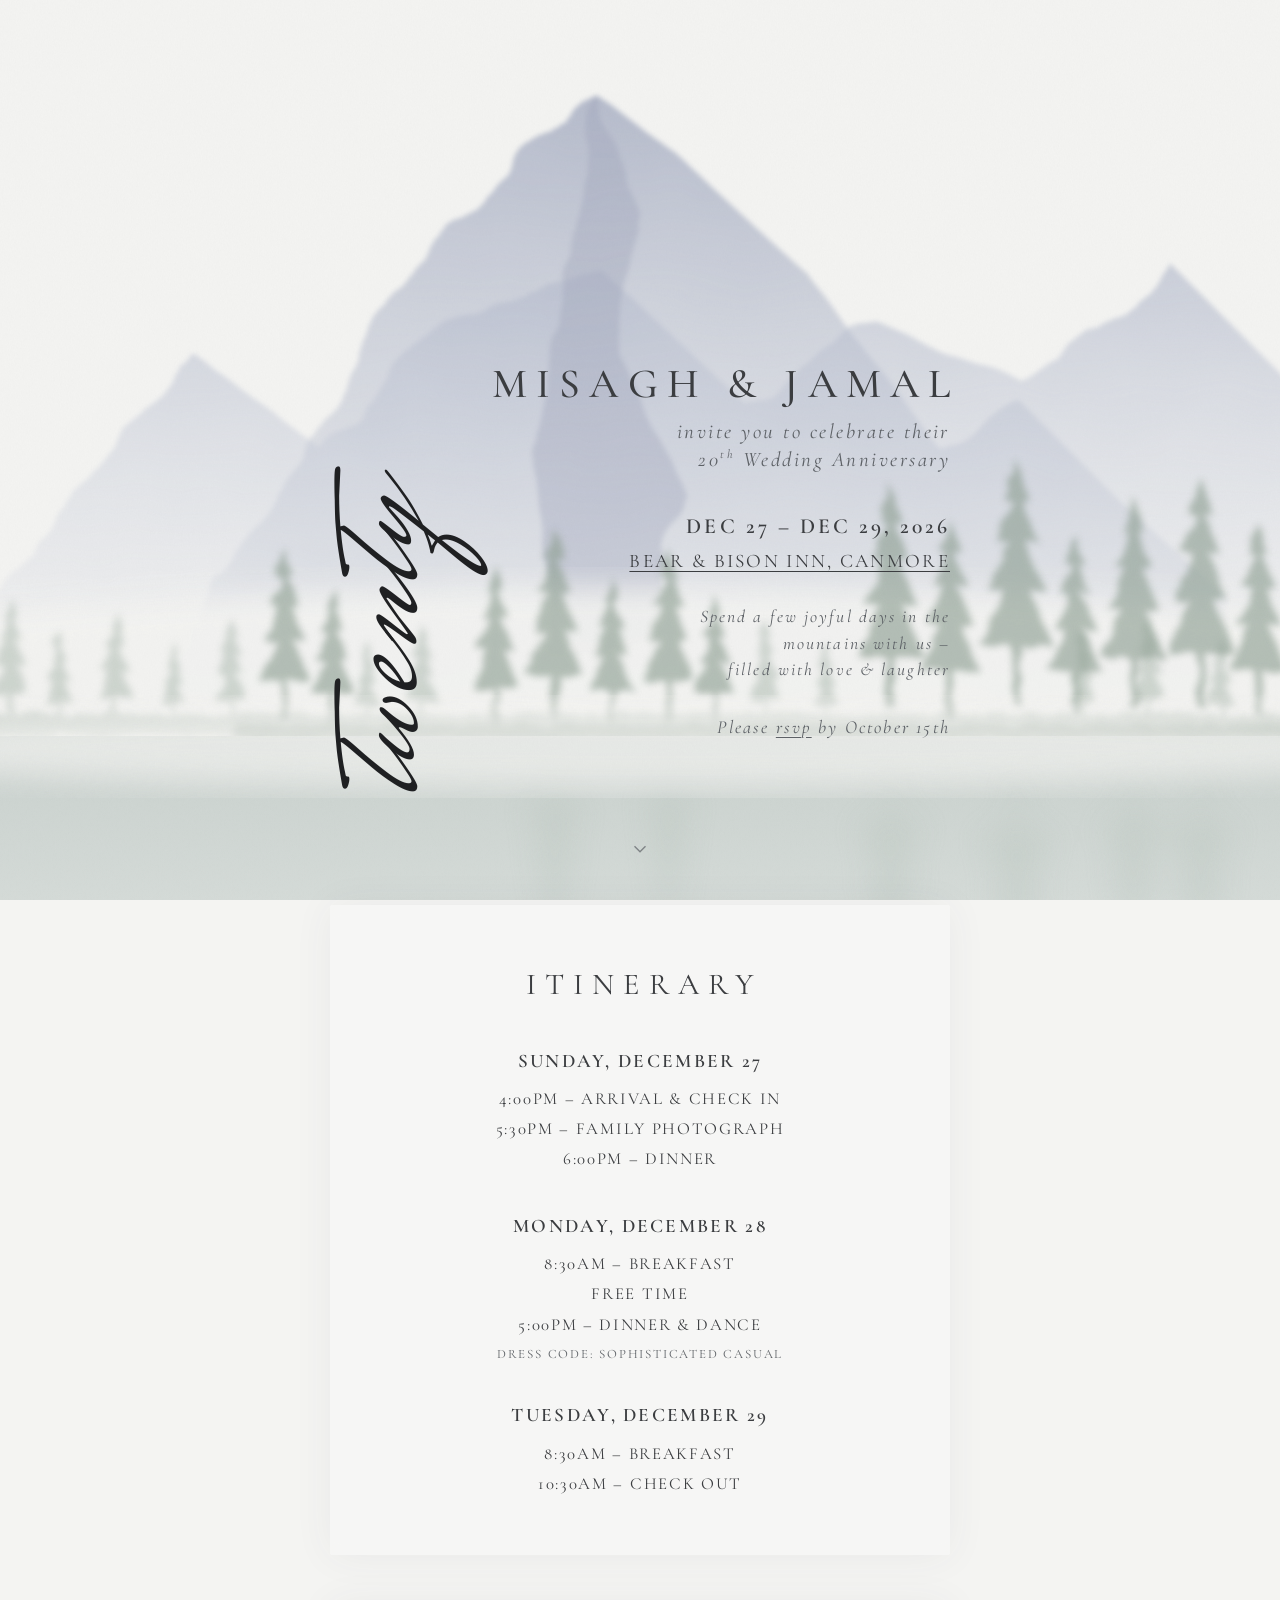
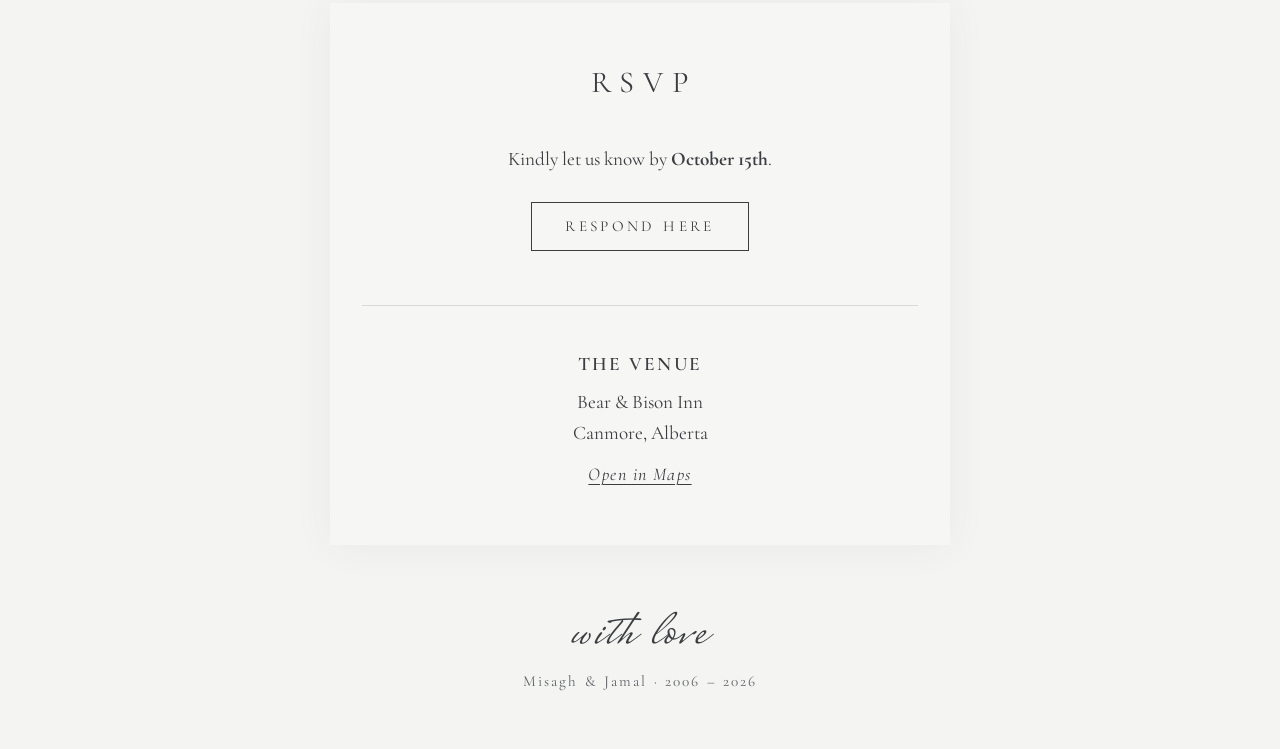
==== index.html @ ae186d68 "Initial anniversary site for JamalAndMisagh.com Co-Authored-By: Claude Opus 5.5 <noreply@anthropic.c" ====
<!doctype html>
<html lang="en">
<head>
  <meta charset="utf-8">
  <meta name="viewport" content="width=device-width, initial-scale=1">
  <title>Misagh &amp; Jamal · Twenty Years</title>
  <meta name="description" content="Misagh &amp; Jamal invite you to celebrate their 20th Wedding Anniversary, December 27–29, 2026 at the Bear &amp; Bison Inn, Canmore.">
  <meta property="og:title" content="Misagh &amp; Jamal · Twenty Years">
  <meta property="og:description" content="Join us for a few joyful days in the mountains. Dec 27–29, 2026 · Bear &amp; Bison Inn, Canmore.">
  <meta property="og:url" content="https://jamalandmisagh.com/">
  <meta name="theme-color" content="#eef0f3">
  <link rel="icon" href="favicon.svg" type="image/svg+xml">
  <link rel="preconnect" href="https://fonts.googleapis.com">
  <link rel="preconnect" href="https://fonts.gstatic.com" crossorigin>
  <link href="https://fonts.googleapis.com/css2?family=Cormorant+Garamond:ital,wght@0,400;0,500;0,600;1,400&family=Mrs+Saint+Delafield&display=swap" rel="stylesheet">
  <link rel="stylesheet" href="style.css">
</head>
<body>

  <!-- Watercolor landscape, fixed behind everything -->
  <svg class="scene" viewBox="0 0 1200 1400" preserveAspectRatio="xMidYMin slice" aria-hidden="true">
    <defs>
      <filter id="wash" x="-10%" y="-10%" width="120%" height="120%">
        <feTurbulence type="fractalNoise" baseFrequency="0.012" numOctaves="3" seed="4" result="n"/>
        <feDisplacementMap in="SourceGraphic" in2="n" scale="28" result="d"/>
        <feGaussianBlur in="d" stdDeviation="2.5"/>
      </filter>
      <filter id="trees" x="-10%" y="-10%" width="120%" height="120%">
        <feTurbulence type="fractalNoise" baseFrequency="0.05" numOctaves="2" seed="9" result="n"/>
        <feDisplacementMap in="SourceGraphic" in2="n" scale="10" result="d"/>
        <feGaussianBlur in="d" stdDeviation="3.5"/>
      </filter>
      <filter id="soft"><feGaussianBlur stdDeviation="14"/></filter>
      <filter id="paper">
        <feTurbulence type="fractalNoise" baseFrequency="0.9" numOctaves="2" seed="2"/>
        <feColorMatrix values="0 0 0 0 0.5  0 0 0 0 0.5  0 0 0 0 0.5  0 0 0 0.06 0"/>
      </filter>
      <linearGradient id="peakA" x1="0" y1="0" x2="0" y2="1">
        <stop offset="0" stop-color="#a9b0c4"/>
        <stop offset="1" stop-color="#d9dde6" stop-opacity=".2"/>
      </linearGradient>
      <linearGradient id="peakB" x1="0" y1="0" x2="0" y2="1">
        <stop offset="0" stop-color="#bcc2d2"/>
        <stop offset="1" stop-color="#e3e6ec" stop-opacity=".1"/>
      </linearGradient>
      <linearGradient id="lake" x1="0" y1="0" x2="0" y2="1">
        <stop offset="0" stop-color="#c9d1cd"/>
        <stop offset=".5" stop-color="#e4e8e6"/>
        <stop offset="1" stop-color="#f3f4f4"/>
      </linearGradient>
      <symbol id="pine" viewBox="0 0 20 60">
        <path d="M10 0 L13 10 L11 10 L15 20 L12 20 L17 32 L13 32 L19 46 L11 46 L11 60 L9 60 L9 46 L1 46 L7 32 L3 32 L8 20 L5 20 L9 10 L7 10 Z"/>
      </symbol>
    </defs>

    <rect width="1200" height="1400" fill="#f4f4f2"/>

    <!-- Mountains -->
    <g filter="url(#wash)">
      <path fill="url(#peakB)" d="M-50 620 L180 330 L300 420 L420 300 L560 250 L700 380 L820 300 L960 360 L1100 250 L1250 400 L1250 700 L-50 700 Z" opacity=".75"/>
      <path fill="url(#peakA)" d="M120 700 L380 260 L470 170 L560 90 L640 150 L760 260 L880 420 L960 380 L1050 470 L1150 560 L1150 720 L120 720 Z" opacity=".85"/>
      <path fill="#9aa2b8" opacity=".35" d="M560 90 L600 200 L580 330 L640 460 L610 600 L520 620 L500 420 L530 240 Z"/>
    </g>

    <!-- Mist band -->
    <ellipse cx="600" cy="640" rx="900" ry="90" fill="#f4f4f2" filter="url(#soft)" opacity=".9"/>

    <!-- Far treeline -->
    <g fill="#b5c1b8" opacity=".6" filter="url(#trees)">
      <use href="#pine" x="-10" y="560" width="40" height="120"/>
      <use href="#pine" x="40" y="590" width="30" height="90"/>
      <use href="#pine" x="90" y="570" width="36" height="110"/>
      <use href="#pine" x="150" y="600" width="26" height="80"/>
      <use href="#pine" x="200" y="580" width="34" height="100"/>
      <use href="#pine" x="330" y="600" width="28" height="80"/>
      <use href="#pine" x="380" y="585" width="32" height="95"/>
      <use href="#pine" x="700" y="580" width="34" height="100"/>
      <use href="#pine" x="760" y="600" width="28" height="80"/>
      <use href="#pine" x="1000" y="590" width="30" height="90"/>
      <use href="#pine" x="1060" y="575" width="34" height="105"/>
      <use href="#pine" x="1130" y="595" width="28" height="85"/>
      <rect x="-20" y="670" width="1240" height="20"/>
    </g>

    <!-- Near treeline -->
    <g fill="#8b9d90" opacity=".62" filter="url(#trees)">
      <use href="#pine" x="240" y="500" width="54" height="190"/>
      <use href="#pine" x="290" y="540" width="44" height="150"/>
      <use href="#pine" x="440" y="520" width="50" height="170"/>
      <use href="#pine" x="490" y="480" width="60" height="210"/>
      <use href="#pine" x="550" y="530" width="46" height="160"/>
      <use href="#pine" x="600" y="500" width="54" height="190"/>
      <use href="#pine" x="650" y="545" width="40" height="145"/>
      <use href="#pine" x="800" y="430" width="70" height="260"/>
      <use href="#pine" x="860" y="470" width="62" height="220"/>
      <use href="#pine" x="915" y="400" width="76" height="290"/>
      <use href="#pine" x="980" y="480" width="56" height="210"/>
      <use href="#pine" x="1030" y="440" width="66" height="250"/>
      <use href="#pine" x="1090" y="420" width="72" height="270"/>
      <use href="#pine" x="1150" y="470" width="60" height="220"/>
      <rect x="220" y="680" width="1000" height="16"/>
    </g>

    <!-- Lake with reflection -->
    <rect y="690" width="1200" height="710" fill="url(#lake)"/>
    <g fill="#a9b8ae" opacity=".22" filter="url(#soft)" transform="translate(0 1386) scale(1 -1)">
      <use href="#pine" x="800" y="430" width="70" height="260"/>
      <use href="#pine" x="915" y="400" width="76" height="290"/>
      <use href="#pine" x="1030" y="440" width="66" height="250"/>
      <use href="#pine" x="1090" y="420" width="72" height="270"/>
      <use href="#pine" x="490" y="480" width="60" height="210"/>
      <use href="#pine" x="600" y="500" width="54" height="190"/>
    </g>
    <ellipse cx="600" cy="700" rx="800" ry="40" fill="#f4f4f2" filter="url(#soft)" opacity=".7"/>

    <rect width="1200" height="1400" filter="url(#paper)"/>
  </svg>

  <main>
    <!-- Invitation -->
    <section class="card invite" aria-labelledby="names">
      <p class="twenty" aria-hidden="true">twenty</p>
      <div class="content">
        <h1 id="names" class="names">Misagh &amp; Jamal</h1>
        <p class="script-line">invite you to celebrate their<br>20<sup>th</sup> Wedding Anniversary</p>

        <p class="dates"><time datetime="2026-12-27">Dec 27</time> – <time datetime="2026-12-29">Dec 29, 2026</time></p>
        <p class="venue"><a href="https://maps.app.goo.gl/fs8TRH7Jm8coK18u9" target="_blank" rel="noopener">Bear &amp; Bison Inn, Canmore</a></p>

        <p class="blurb">Spend a few joyful days in the<br>mountains with us –<br>filled with love &amp; laughter</p>

        <p class="rsvp-note">Please <a href="#rsvp">rsvp</a> by October 15th</p>
      </div>
      <a class="scroll-cue" href="#itinerary" aria-label="See the itinerary">
        <svg viewBox="0 0 24 24" width="22" height="22" aria-hidden="true"><path d="M6 9l6 6 6-6" fill="none" stroke="currentColor" stroke-width="1.5"/></svg>
      </a>
    </section>

    <!-- Itinerary -->
    <section id="itinerary" class="card itinerary" aria-labelledby="itinerary-title">
      <h2 id="itinerary-title">Itinerary</h2>

      <div class="day">
        <h3>Sunday, December 27</h3>
        <ul>
          <li><span class="time">4:00pm</span> Arrival &amp; Check In</li>
          <li><span class="time">5:30pm</span> Family Photograph</li>
          <li><span class="time">6:00pm</span> Dinner</li>
        </ul>
      </div>

      <div class="day">
        <h3>Monday, December 28</h3>
        <ul>
          <li><span class="time">8:30am</span> Breakfast</li>
          <li>Free Time</li>
          <li><span class="time">5:00pm</span> Dinner &amp; Dance</li>
        </ul>
        <p class="dress">Dress code: Sophisticated Casual</p>
      </div>

      <div class="day">
        <h3>Tuesday, December 29</h3>
        <ul>
          <li><span class="time">8:30am</span> Breakfast</li>
          <li><span class="time">10:30am</span> Check Out</li>
        </ul>
      </div>
    </section>

    <!-- RSVP -->
    <section id="rsvp" class="card rsvp" aria-labelledby="rsvp-title">
      <h2 id="rsvp-title">RSVP</h2>
      <p>Kindly let us know by <strong>October 15th</strong>.</p>
      <a class="button" href="https://docs.google.com/forms/d/1eIwZ_5s504SLqRDgcukX5-Bvd0kJkQKY3XVQ4owKWN0/viewform" target="_blank" rel="noopener">Respond here</a>

      <div class="venue-block">
        <h3>The Venue</h3>
        <p>Bear &amp; Bison Inn<br>Canmore, Alberta</p>
        <a class="text-link" href="https://maps.app.goo.gl/fs8TRH7Jm8coK18u9" target="_blank" rel="noopener">Open in Maps</a>
      </div>
    </section>
  </main>

  <footer>
    <p class="twenty small" aria-hidden="true">with love</p>
    <p>Misagh &amp; Jamal · 2006 – 2026</p>
  </footer>

</body>
</html>
---- style.css ----
:root {
  --ink: #3b3d40;
  --ink-soft: #5d6166;
  --paper: #f4f4f2;
  --sage: #7f9384;
  --slate: #8e96ab;
  --card: rgba(247, 247, 245, 0.72);
  --serif: "Cormorant Garamond", Georgia, "Times New Roman", serif;
  --script: "Mrs Saint Delafield", "Snell Roundhand", cursive;
}

* { box-sizing: border-box; }

html { scroll-behavior: smooth; }

body {
  margin: 0;
  background: var(--paper);
  color: var(--ink);
  font-family: var(--serif);
  font-size: 1.125rem;
  line-height: 1.6;
  -webkit-font-smoothing: antialiased;
}

.scene {
  position: fixed;
  inset: 0;
  width: 100%;
  height: 100%;
  z-index: -1;
}

main {
  width: min(100% - 32px, 620px);
  margin: 0 auto;
}

a { color: inherit; }

.card {
  position: relative;
  text-align: center;
}

/* ---------- Invitation ---------- */

.invite {
  min-height: 100vh;
  min-height: 100svh;
  display: flex;
  align-items: flex-end;
  justify-content: flex-end;
  padding: 40vh 0 18vh;
}

.invite .content {
  text-align: right;
  padding-left: 110px;
}

.twenty {
  font-family: var(--script);
  font-weight: 400;
  color: #1f2022;
  margin: 0;
  line-height: 1;
}

.invite .twenty {
  position: absolute;
  left: -10px;
  bottom: 12vh;
  font-size: clamp(7rem, 22vh, 11rem);
  transform: rotate(-90deg);
  transform-origin: left bottom;
  translate: 0.9em 0;
  white-space: nowrap;
  pointer-events: none;
}

.names {
  font-weight: 500;
  font-size: clamp(1.9rem, 5vw, 2.6rem);
  letter-spacing: 0.22em;
  text-transform: uppercase;
  margin: 0 -0.22em 0.2em 0; /* offset trailing letter-spacing */
  line-height: 1.2;
}

.script-line,
.blurb,
.rsvp-note {
  font-style: italic;
  letter-spacing: 0.12em;
  color: var(--ink-soft);
  margin: 0;
}

.script-line { font-size: 1.3rem; line-height: 1.35; }
.script-line sup { font-size: 0.6em; }

.dates {
  margin: 1.6em 0 0.1em;
  font-weight: 600;
  font-size: 1.35rem;
  letter-spacing: 0.14em;
  text-transform: uppercase;
}

.venue {
  margin: 0;
  font-size: 1.2rem;
  letter-spacing: 0.12em;
  text-transform: uppercase;
}

.venue a,
.rsvp-note a,
.text-link {
  text-decoration-thickness: 1px;
  text-underline-offset: 0.2em;
  transition: color 0.2s;
}

.venue a:hover,
.rsvp-note a:hover,
.text-link:hover { color: var(--sage); }

.blurb { margin-top: 1.6em; font-size: 1.1rem; line-height: 1.5; }

.rsvp-note { margin-top: 1.6em; font-size: 1.15rem; }

.scroll-cue {
  position: absolute;
  bottom: 4vh;
  left: 50%;
  translate: -50% 0;
  color: var(--ink-soft);
  opacity: 0.7;
  animation: bob 2.4s ease-in-out infinite;
}

@keyframes bob {
  50% { transform: translateY(6px); }
}

/* ---------- Itinerary & RSVP ---------- */

.itinerary,
.rsvp {
  background: var(--card);
  backdrop-filter: blur(6px);
  -webkit-backdrop-filter: blur(6px);
  border-radius: 2px;
  padding: 56px 32px;
  margin-bottom: 48px;
  box-shadow: 0 1px 40px rgba(60, 70, 80, 0.06);
}

h2 {
  font-weight: 400;
  font-size: 1.9rem;
  letter-spacing: 0.3em;
  text-transform: uppercase;
  margin: 0 -0.3em 1.2em 0;
}

h3 {
  font-weight: 600;
  font-size: 1.2rem;
  letter-spacing: 0.12em;
  text-transform: uppercase;
  margin: 0 0 0.4em;
}

.day + .day { margin-top: 2em; }

.day ul {
  list-style: none;
  margin: 0;
  padding: 0;
  text-transform: uppercase;
  letter-spacing: 0.1em;
  font-size: 1.05rem;
}

.day li { line-height: 1.8; }

.time::after { content: " – "; }

.dress {
  margin: 0.3em 0 0;
  font-size: 0.8rem;
  letter-spacing: 0.14em;
  text-transform: uppercase;
  color: var(--ink-soft);
}

.rsvp p { margin: 0 0 1.4em; font-size: 1.2rem; }

.button {
  display: inline-block;
  padding: 0.75em 2.2em;
  border: 1px solid var(--ink);
  text-decoration: none;
  text-transform: uppercase;
  letter-spacing: 0.22em;
  font-size: 0.95rem;
  transition: background 0.25s, color 0.25s;
}

.button:hover,
.button:focus-visible {
  background: var(--ink);
  color: var(--paper);
}

.venue-block {
  margin-top: 3em;
  padding-top: 2.4em;
  border-top: 1px solid rgba(59, 61, 64, 0.15);
}

.venue-block p { margin-bottom: 0.6em; }

.text-link {
  font-style: italic;
  letter-spacing: 0.08em;
}

/* ---------- Footer ---------- */

footer {
  text-align: center;
  padding: 16px 16px 56px;
  font-size: 0.95rem;
  letter-spacing: 0.14em;
  color: var(--ink-soft);
}

footer p { margin: 0; }
footer .twenty.small { font-size: 3.4rem; color: var(--ink); margin-bottom: 0.1em; }

/* ---------- Small screens ---------- */

@media (max-width: 560px) {
  .invite { padding-top: 34vh; }
  .invite .content { padding-left: 64px; }
  .invite .twenty { font-size: clamp(5.5rem, 18vh, 8rem); left: -18px; }
  .names { font-size: 1.5rem; letter-spacing: 0.12em; margin-right: -0.12em; white-space: nowrap; }
  .script-line { font-size: 1.1rem; letter-spacing: 0.08em; }
  .dates { font-size: 1.1rem; letter-spacing: 0.1em; }
  .venue { font-size: 0.95rem; letter-spacing: 0.06em; }
  .blurb, .rsvp-note { font-size: 1rem; letter-spacing: 0.08em; }
  .itinerary, .rsvp { padding: 44px 20px; }
  h2 { font-size: 1.6rem; letter-spacing: 0.22em; margin-right: -0.22em; }
  .day ul { font-size: 0.95rem; }
}

@media (prefers-reduced-motion: reduce) {
  html { scroll-behavior: auto; }
  .scroll-cue { animation: none; }
}
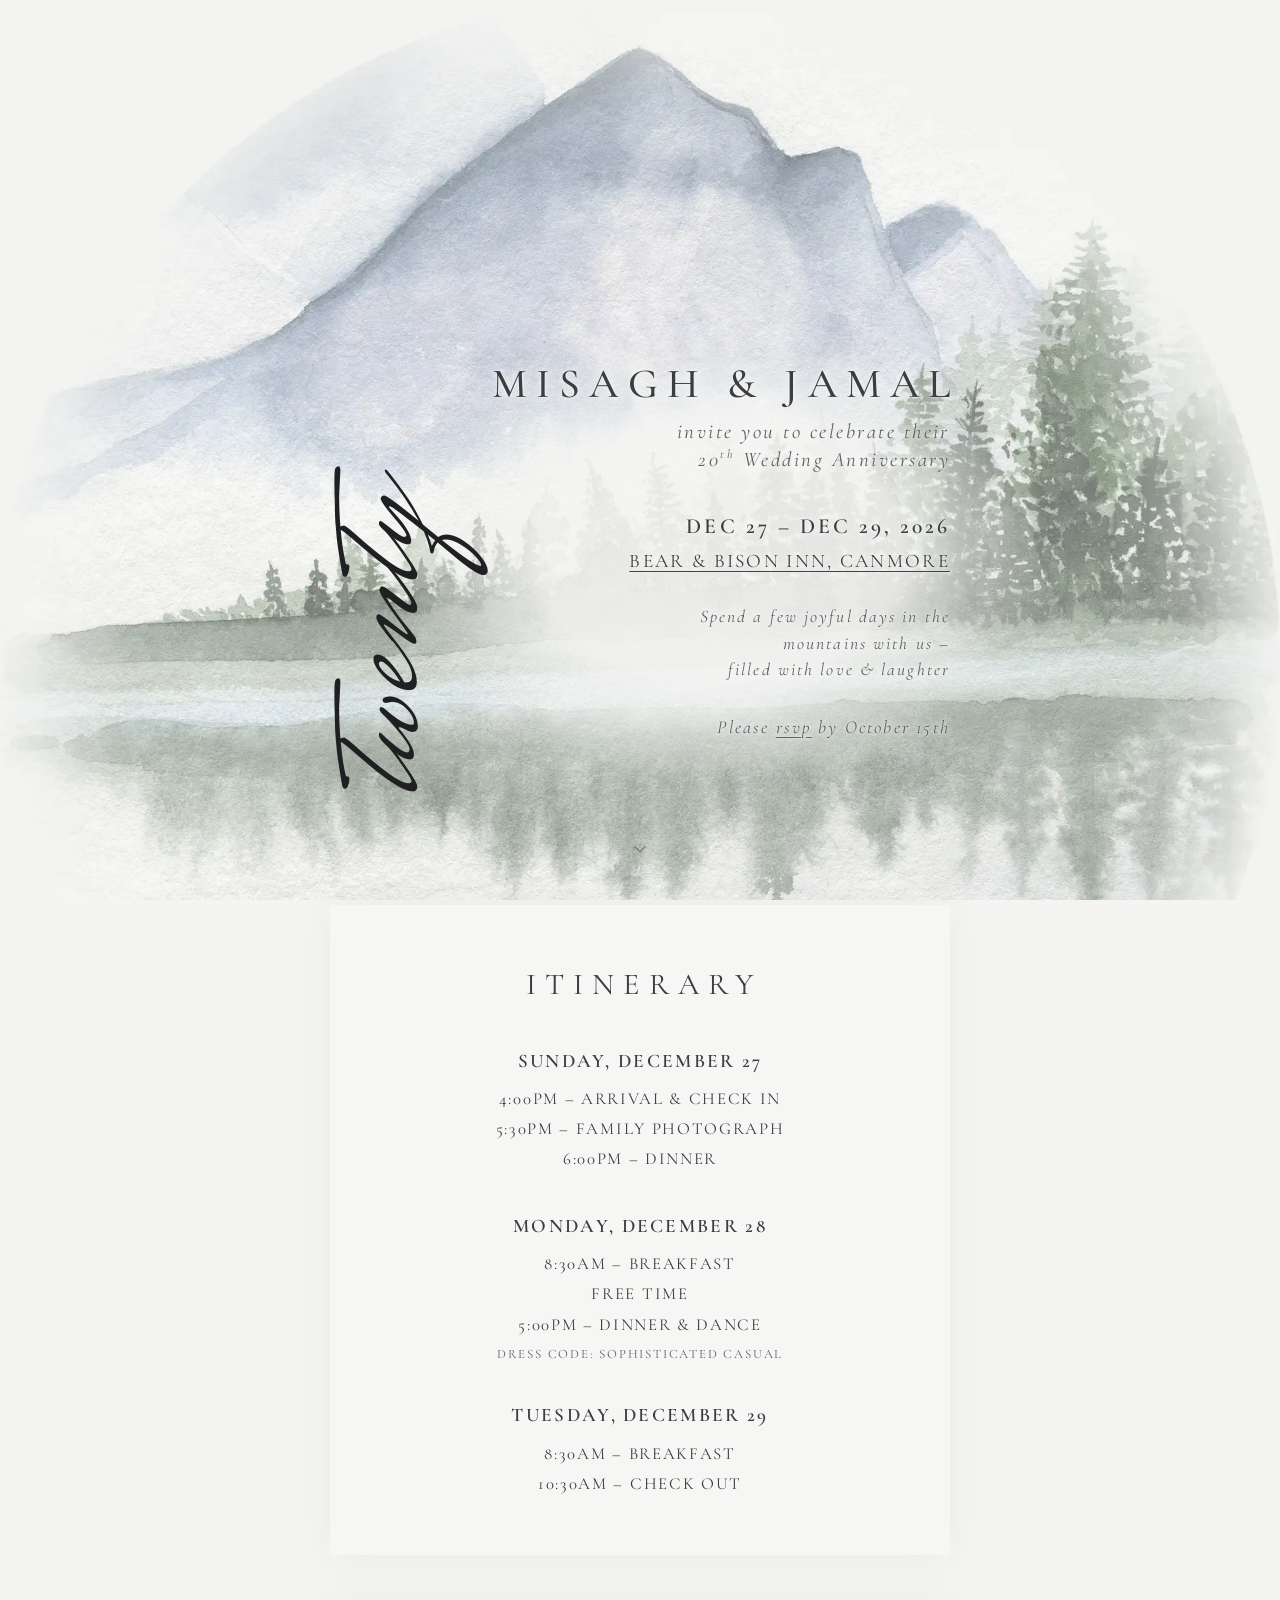
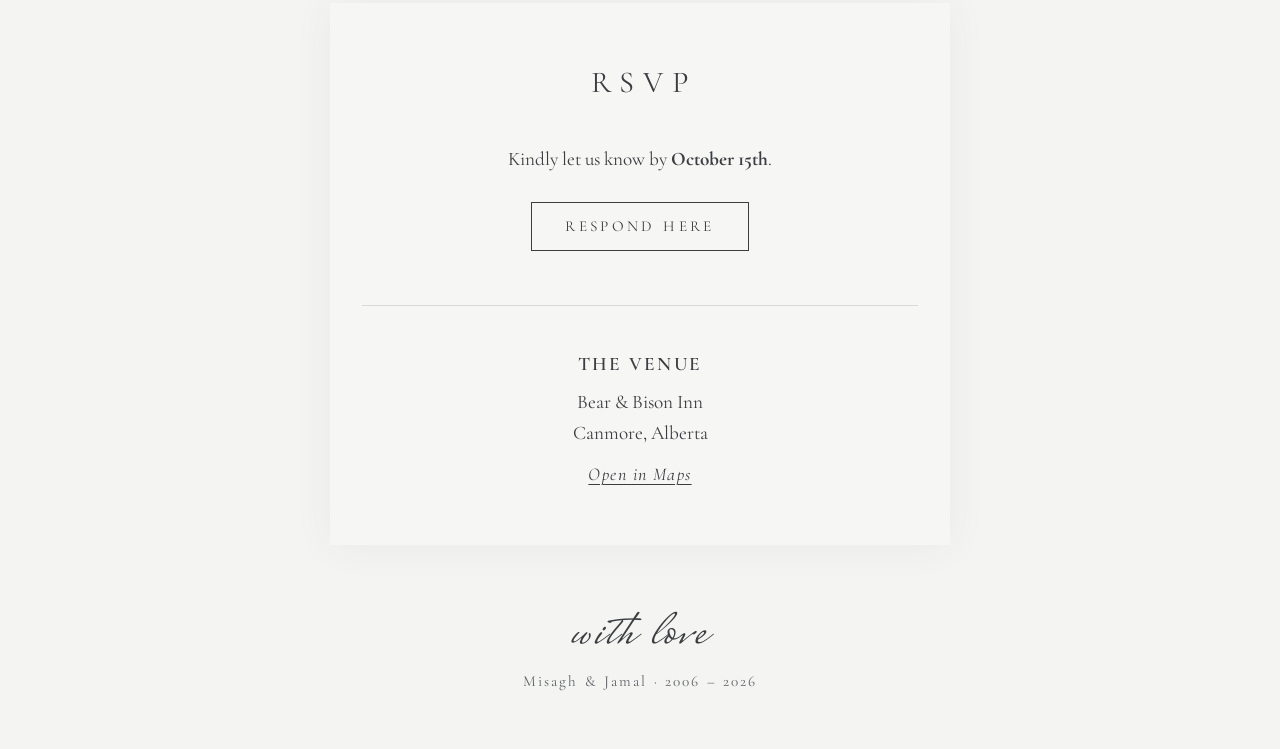
==== commit ac6ae922: "Use the invitation's watercolor painting as the background Co-Authored-By: Claude Opus 5.5 <noreply@" ====
--- a/index.html
+++ b/index.html
@@ -17,104 +17,8 @@
 </head>
 <body>
 
-  <!-- Watercolor landscape, fixed behind everything -->
-  <svg class="scene" viewBox="0 0 1200 1400" preserveAspectRatio="xMidYMin slice" aria-hidden="true">
-    <defs>
-      <filter id="wash" x="-10%" y="-10%" width="120%" height="120%">
-        <feTurbulence type="fractalNoise" baseFrequency="0.012" numOctaves="3" seed="4" result="n"/>
-        <feDisplacementMap in="SourceGraphic" in2="n" scale="28" result="d"/>
-        <feGaussianBlur in="d" stdDeviation="2.5"/>
-      </filter>
-      <filter id="trees" x="-10%" y="-10%" width="120%" height="120%">
-        <feTurbulence type="fractalNoise" baseFrequency="0.05" numOctaves="2" seed="9" result="n"/>
-        <feDisplacementMap in="SourceGraphic" in2="n" scale="10" result="d"/>
-        <feGaussianBlur in="d" stdDeviation="3.5"/>
-      </filter>
-      <filter id="soft"><feGaussianBlur stdDeviation="14"/></filter>
-      <filter id="paper">
-        <feTurbulence type="fractalNoise" baseFrequency="0.9" numOctaves="2" seed="2"/>
-        <feColorMatrix values="0 0 0 0 0.5  0 0 0 0 0.5  0 0 0 0 0.5  0 0 0 0.06 0"/>
-      </filter>
-      <linearGradient id="peakA" x1="0" y1="0" x2="0" y2="1">
-        <stop offset="0" stop-color="#a9b0c4"/>
-        <stop offset="1" stop-color="#d9dde6" stop-opacity=".2"/>
-      </linearGradient>
-      <linearGradient id="peakB" x1="0" y1="0" x2="0" y2="1">
-        <stop offset="0" stop-color="#bcc2d2"/>
-        <stop offset="1" stop-color="#e3e6ec" stop-opacity=".1"/>
-      </linearGradient>
-      <linearGradient id="lake" x1="0" y1="0" x2="0" y2="1">
-        <stop offset="0" stop-color="#c9d1cd"/>
-        <stop offset=".5" stop-color="#e4e8e6"/>
-        <stop offset="1" stop-color="#f3f4f4"/>
-      </linearGradient>
-      <symbol id="pine" viewBox="0 0 20 60">
-        <path d="M10 0 L13 10 L11 10 L15 20 L12 20 L17 32 L13 32 L19 46 L11 46 L11 60 L9 60 L9 46 L1 46 L7 32 L3 32 L8 20 L5 20 L9 10 L7 10 Z"/>
-      </symbol>
-    </defs>
-
-    <rect width="1200" height="1400" fill="#f4f4f2"/>
-
-    <!-- Mountains -->
-    <g filter="url(#wash)">
-      <path fill="url(#peakB)" d="M-50 620 L180 330 L300 420 L420 300 L560 250 L700 380 L820 300 L960 360 L1100 250 L1250 400 L1250 700 L-50 700 Z" opacity=".75"/>
-      <path fill="url(#peakA)" d="M120 700 L380 260 L470 170 L560 90 L640 150 L760 260 L880 420 L960 380 L1050 470 L1150 560 L1150 720 L120 720 Z" opacity=".85"/>
-      <path fill="#9aa2b8" opacity=".35" d="M560 90 L600 200 L580 330 L640 460 L610 600 L520 620 L500 420 L530 240 Z"/>
-    </g>
-
-    <!-- Mist band -->
-    <ellipse cx="600" cy="640" rx="900" ry="90" fill="#f4f4f2" filter="url(#soft)" opacity=".9"/>
-
-    <!-- Far treeline -->
-    <g fill="#b5c1b8" opacity=".6" filter="url(#trees)">
-      <use href="#pine" x="-10" y="560" width="40" height="120"/>
-      <use href="#pine" x="40" y="590" width="30" height="90"/>
-      <use href="#pine" x="90" y="570" width="36" height="110"/>
-      <use href="#pine" x="150" y="600" width="26" height="80"/>
-      <use href="#pine" x="200" y="580" width="34" height="100"/>
-      <use href="#pine" x="330" y="600" width="28" height="80"/>
-      <use href="#pine" x="380" y="585" width="32" height="95"/>
-      <use href="#pine" x="700" y="580" width="34" height="100"/>
-      <use href="#pine" x="760" y="600" width="28" height="80"/>
-      <use href="#pine" x="1000" y="590" width="30" height="90"/>
-      <use href="#pine" x="1060" y="575" width="34" height="105"/>
-      <use href="#pine" x="1130" y="595" width="28" height="85"/>
-      <rect x="-20" y="670" width="1240" height="20"/>
-    </g>
-
-    <!-- Near treeline -->
-    <g fill="#8b9d90" opacity=".62" filter="url(#trees)">
-      <use href="#pine" x="240" y="500" width="54" height="190"/>
-      <use href="#pine" x="290" y="540" width="44" height="150"/>
-      <use href="#pine" x="440" y="520" width="50" height="170"/>
-      <use href="#pine" x="490" y="480" width="60" height="210"/>
-      <use href="#pine" x="550" y="530" width="46" height="160"/>
-      <use href="#pine" x="600" y="500" width="54" height="190"/>
-      <use href="#pine" x="650" y="545" width="40" height="145"/>
-      <use href="#pine" x="800" y="430" width="70" height="260"/>
-      <use href="#pine" x="860" y="470" width="62" height="220"/>
-      <use href="#pine" x="915" y="400" width="76" height="290"/>
-      <use href="#pine" x="980" y="480" width="56" height="210"/>
-      <use href="#pine" x="1030" y="440" width="66" height="250"/>
-      <use href="#pine" x="1090" y="420" width="72" height="270"/>
-      <use href="#pine" x="1150" y="470" width="60" height="220"/>
-      <rect x="220" y="680" width="1000" height="16"/>
-    </g>
-
-    <!-- Lake with reflection -->
-    <rect y="690" width="1200" height="710" fill="url(#lake)"/>
-    <g fill="#a9b8ae" opacity=".22" filter="url(#soft)" transform="translate(0 1386) scale(1 -1)">
-      <use href="#pine" x="800" y="430" width="70" height="260"/>
-      <use href="#pine" x="915" y="400" width="76" height="290"/>
-      <use href="#pine" x="1030" y="440" width="66" height="250"/>
-      <use href="#pine" x="1090" y="420" width="72" height="270"/>
-      <use href="#pine" x="490" y="480" width="60" height="210"/>
-      <use href="#pine" x="600" y="500" width="54" height="190"/>
-    </g>
-    <ellipse cx="600" cy="700" rx="800" ry="40" fill="#f4f4f2" filter="url(#soft)" opacity=".7"/>
-
-    <rect width="1200" height="1400" filter="url(#paper)"/>
-  </svg>
+  <!-- Watercolor landscape from the invitation, fixed behind everything -->
+  <div class="scene" aria-hidden="true"></div>
 
   <main>
     <!-- Invitation -->
--- a/style.css
+++ b/style.css
@@ -29,6 +29,8 @@
   width: 100%;
   height: 100%;
   z-index: -1;
+  background: var(--paper) url("images/bg.jpg") center top / cover no-repeat;
+  background-image: image-set(url("images/bg.webp") type("image/webp"), url("images/bg.jpg") type("image/jpeg"));
 }
 
 main {
@@ -55,8 +57,20 @@
 }
 
 .invite .content {
+  position: relative;
   text-align: right;
   padding-left: 110px;
+  text-shadow: 0 0 10px var(--paper), 0 0 3px var(--paper);
+}
+
+/* Soft mist behind the text so it stays legible over the trees */
+.invite .content::before {
+  content: "";
+  position: absolute;
+  inset: -12% -18% -12% 0;
+  z-index: -1;
+  background: radial-gradient(closest-side, rgba(244, 244, 242, 0.88) 55%, rgba(244, 244, 242, 0));
+  pointer-events: none;
 }
 
 .twenty {
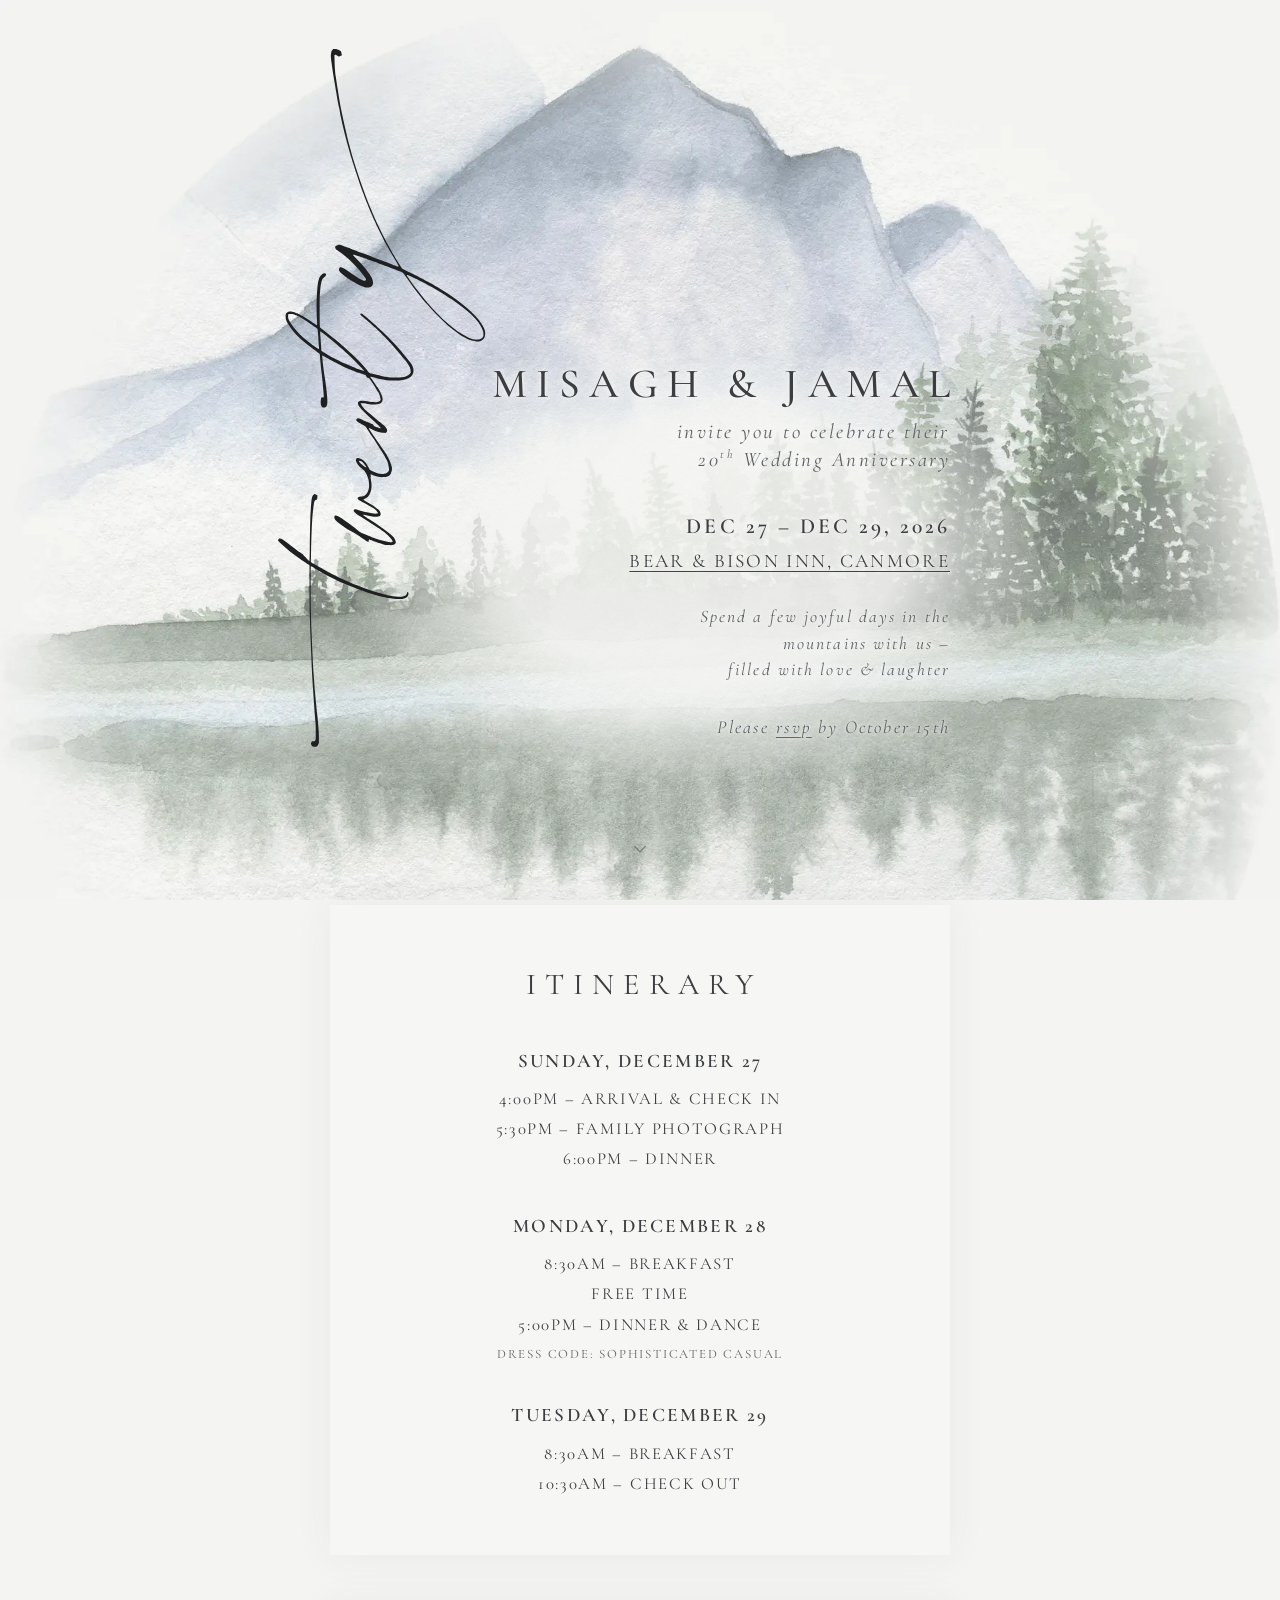
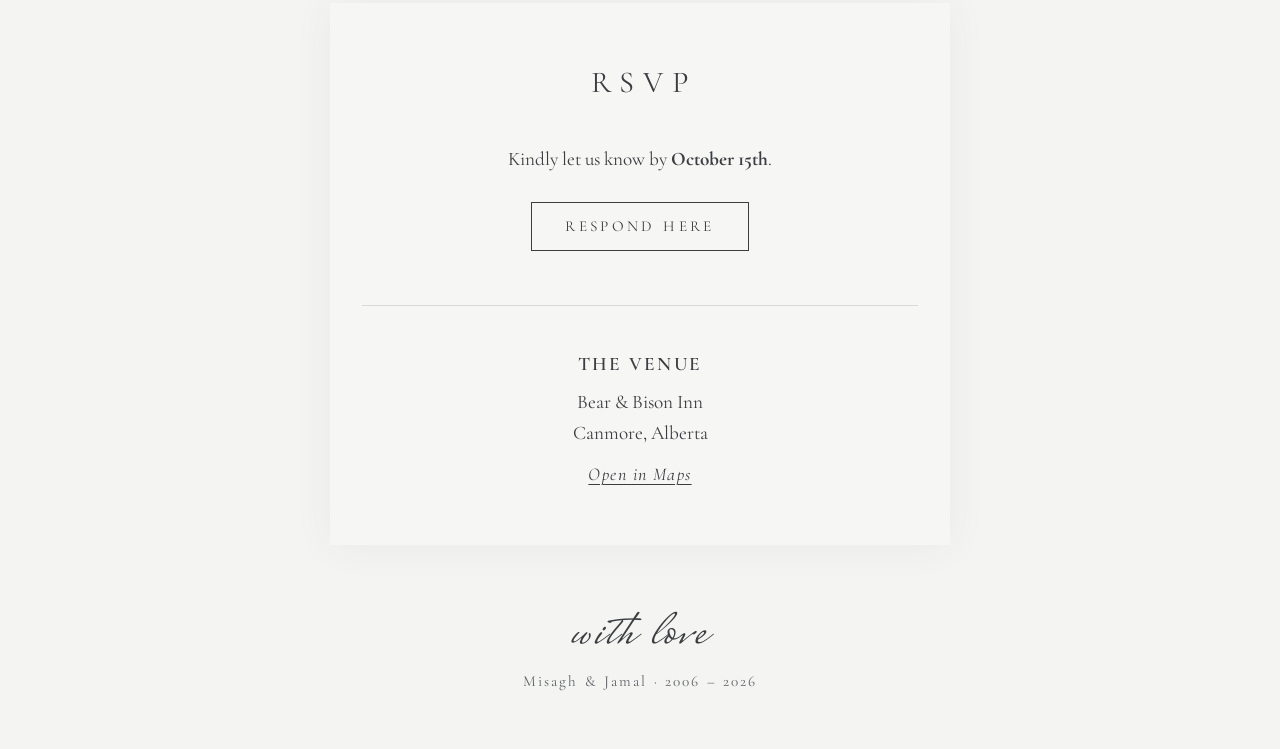
==== commit d4134887: "Use the invitation's hand-lettered "twenty" Replaces the Mrs Saint Delafield text with an SVG traced" ====
--- a/index.html
+++ b/index.html
@@ -8,6 +8,14 @@
   <meta property="og:title" content="Misagh &amp; Jamal · Twenty Years">
   <meta property="og:description" content="Join us for a few joyful days in the mountains. Dec 27–29, 2026 · Bear &amp; Bison Inn, Canmore.">
   <meta property="og:url" content="https://jamalandmisagh.com/">
+  <meta property="og:type" content="website">
+  <meta property="og:site_name" content="Misagh &amp; Jamal">
+  <meta property="og:image" content="https://jamalandmisagh.com/images/og-preview.jpg">
+  <meta property="og:image:type" content="image/jpeg">
+  <meta property="og:image:width" content="1200">
+  <meta property="og:image:height" content="630">
+  <meta property="og:image:alt" content="Misagh &amp; Jamal · 20th Wedding Anniversary · December 27–29, 2026 · Canmore, over a watercolor mountain landscape">
+  <meta name="twitter:card" content="summary_large_image">
   <meta name="theme-color" content="#eef0f3">
   <link rel="icon" href="favicon.svg" type="image/svg+xml">
   <link rel="preconnect" href="https://fonts.googleapis.com">
@@ -23,8 +31,9 @@
   <main>
     <!-- Invitation -->
     <section class="card invite" aria-labelledby="names">
-      <p class="twenty" aria-hidden="true">twenty</p>
       <div class="content">
+        <!-- Hand-lettered "twenty", traced from the printed invitation -->
+        <img class="twenty-art" src="images/twenty.svg" alt="" width="378" height="1267">
         <h1 id="names" class="names">Misagh &amp; Jamal</h1>
         <p class="script-line">invite you to celebrate their<br>20<sup>th</sup> Wedding Anniversary</p>
 
--- a/style.css
+++ b/style.css
@@ -56,10 +56,17 @@
   padding: 40vh 0 18vh;
 }
 
+.invite {
+  /* Height of the "twenty" lettering; its width follows the SVG's aspect ratio */
+  --tw-h: clamp(420px, 78vh, 700px);
+  --tw-w: calc(var(--tw-h) * 378 / 1267);
+  --tw-gutter: calc(var(--tw-w) * 0.66 + 12px);
+}
+
 .invite .content {
   position: relative;
   text-align: right;
-  padding-left: 110px;
+  padding-left: var(--tw-gutter);
   text-shadow: 0 0 10px var(--paper), 0 0 3px var(--paper);
 }
 
@@ -81,15 +88,13 @@
   line-height: 1;
 }
 
-.invite .twenty {
+/* Sits just left of the text so the "y" loop clears the names */
+.invite .twenty-art {
   position: absolute;
-  left: -10px;
-  bottom: 12vh;
-  font-size: clamp(7rem, 22vh, 11rem);
-  transform: rotate(-90deg);
-  transform-origin: left bottom;
-  translate: 0.9em 0;
-  white-space: nowrap;
+  left: calc(var(--tw-gutter) - var(--tw-w) - 6px);
+  bottom: -0.3em;
+  height: var(--tw-h);
+  width: auto;
   pointer-events: none;
 }
 
@@ -260,8 +265,9 @@
 
 @media (max-width: 560px) {
   .invite { padding-top: 34vh; }
-  .invite .content { padding-left: 64px; }
-  .invite .twenty { font-size: clamp(5.5rem, 18vh, 8rem); left: -18px; }
+  /* Tall enough that the "y" loop rises above the names, so the lettering can tuck in beside the text */
+  .invite { --tw-h: clamp(540px, 70vh, 620px); --tw-gutter: 100px; }
+  .invite .twenty-art { left: calc(var(--tw-gutter) - var(--tw-w) * 0.64 - 4px); }
   .names { font-size: 1.5rem; letter-spacing: 0.12em; margin-right: -0.12em; white-space: nowrap; }
   .script-line { font-size: 1.1rem; letter-spacing: 0.08em; }
   .dates { font-size: 1.1rem; letter-spacing: 0.1em; }
@@ -272,6 +278,10 @@
   .day ul { font-size: 0.95rem; }
 }
 
+@media (max-width: 380px) {
+  .invite { --tw-gutter: 84px; }
+}
+
 @media (prefers-reduced-motion: reduce) {
   html { scroll-behavior: auto; }
   .scroll-cue { animation: none; }
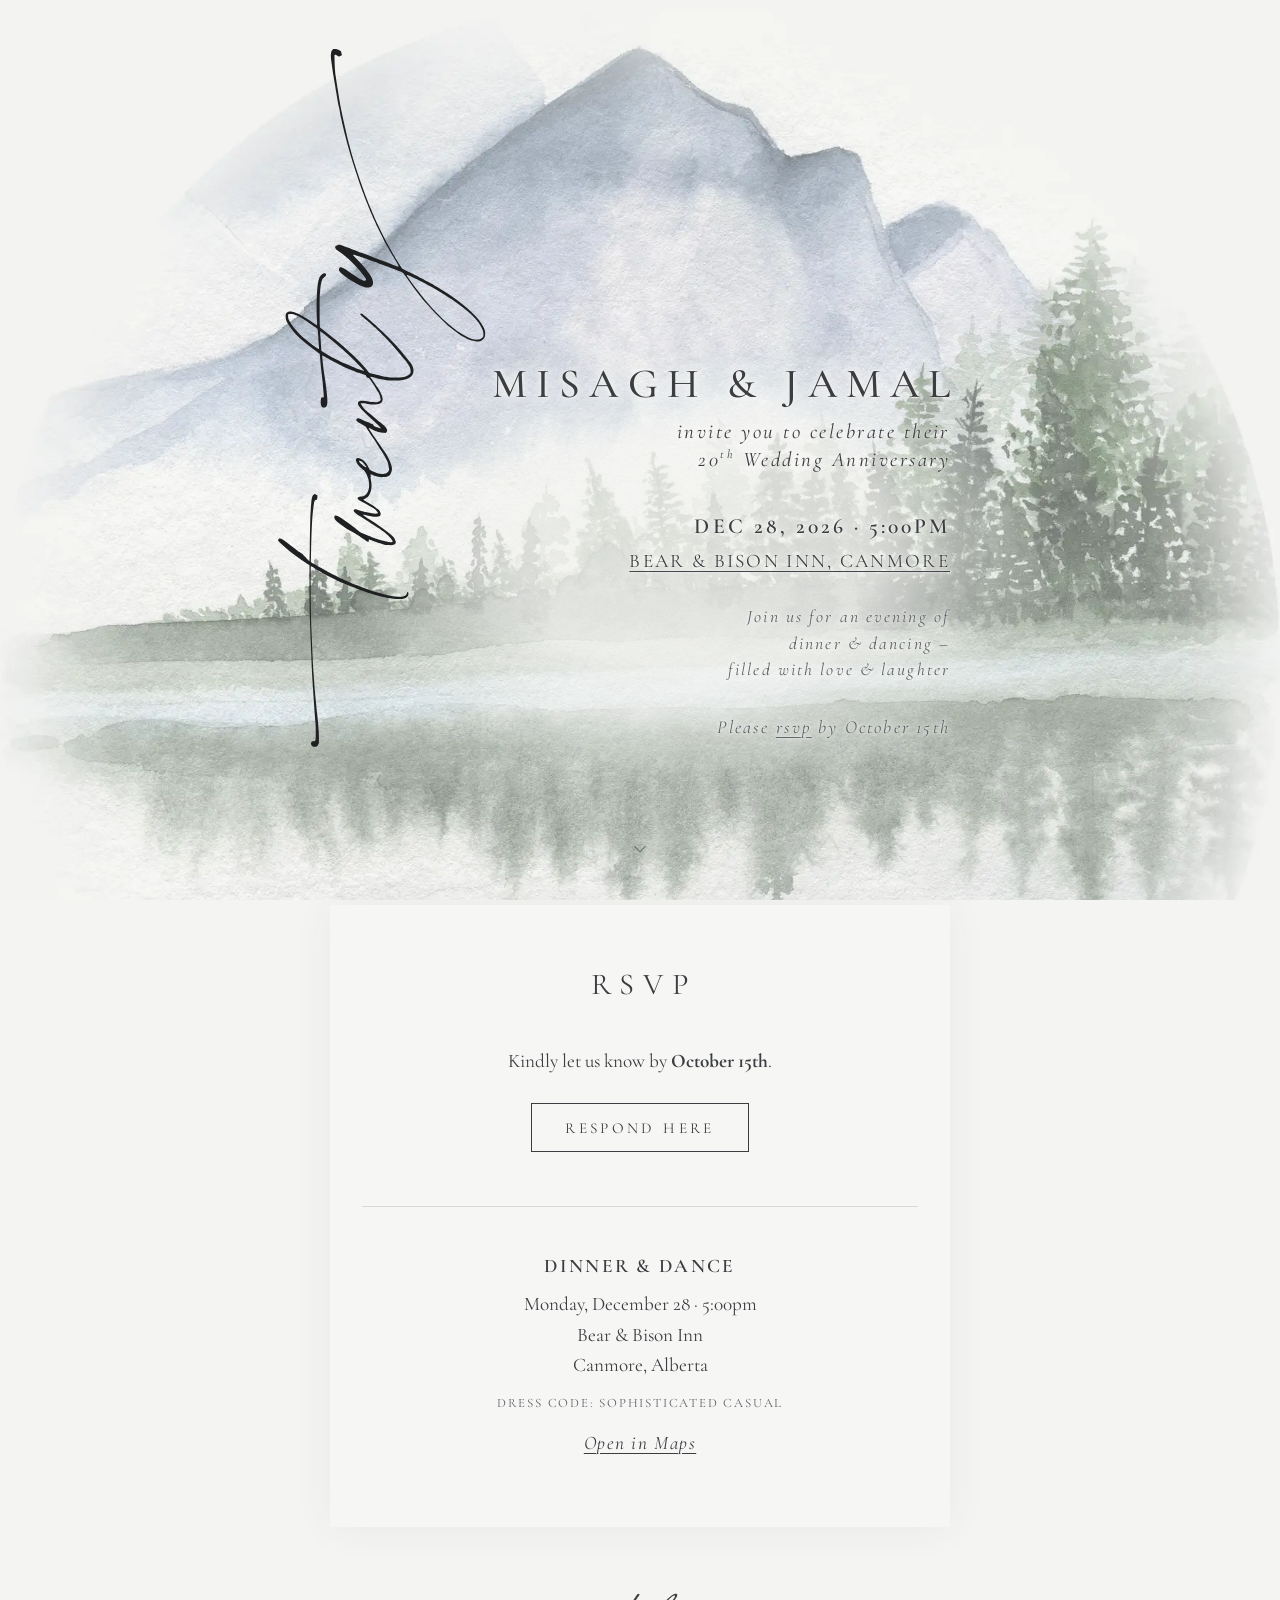
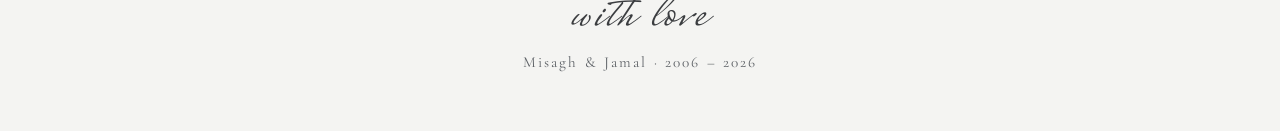
==== commit e3a78549: "Split into a public Dec 28 evening invite and a /family page The main page is now an invite to just " ====
--- a/index.html
+++ b/index.html
@@ -4,17 +4,17 @@
   <meta charset="utf-8">
   <meta name="viewport" content="width=device-width, initial-scale=1">
   <title>Misagh &amp; Jamal · Twenty Years</title>
-  <meta name="description" content="Misagh &amp; Jamal invite you to celebrate their 20th Wedding Anniversary, December 27–29, 2026 at the Bear &amp; Bison Inn, Canmore.">
+  <meta name="description" content="Misagh &amp; Jamal invite you to celebrate their 20th Wedding Anniversary on December 28, 2026 at the Bear &amp; Bison Inn, Canmore.">
   <meta property="og:title" content="Misagh &amp; Jamal · Twenty Years">
-  <meta property="og:description" content="Join us for a few joyful days in the mountains. Dec 27–29, 2026 · Bear &amp; Bison Inn, Canmore.">
+  <meta property="og:description" content="Join us for an evening of dinner &amp; dancing. Dec 28, 2026 · Bear &amp; Bison Inn, Canmore.">
   <meta property="og:url" content="https://jamalandmisagh.com/">
   <meta property="og:type" content="website">
   <meta property="og:site_name" content="Misagh &amp; Jamal">
-  <meta property="og:image" content="https://jamalandmisagh.com/images/og-preview.jpg">
+  <meta property="og:image" content="https://jamalandmisagh.com/images/og-preview-dec28.jpg">
   <meta property="og:image:type" content="image/jpeg">
   <meta property="og:image:width" content="1200">
   <meta property="og:image:height" content="630">
-  <meta property="og:image:alt" content="Misagh &amp; Jamal · 20th Wedding Anniversary · December 27–29, 2026 · Canmore, over a watercolor mountain landscape">
+  <meta property="og:image:alt" content="Misagh &amp; Jamal · 20th Wedding Anniversary · December 28, 2026 · Canmore, over a watercolor mountain landscape">
   <meta name="twitter:card" content="summary_large_image">
   <meta name="theme-color" content="#eef0f3">
   <link rel="icon" href="favicon.svg" type="image/svg+xml">
@@ -37,48 +37,16 @@
         <h1 id="names" class="names">Misagh &amp; Jamal</h1>
         <p class="script-line">invite you to celebrate their<br>20<sup>th</sup> Wedding Anniversary</p>
 
-        <p class="dates"><time datetime="2026-12-27">Dec 27</time> – <time datetime="2026-12-29">Dec 29, 2026</time></p>
+        <p class="dates"><time datetime="2026-12-28T17:00">Dec 28, 2026 · 5:00pm</time></p>
         <p class="venue"><a href="https://maps.app.goo.gl/fs8TRH7Jm8coK18u9" target="_blank" rel="noopener">Bear &amp; Bison Inn, Canmore</a></p>
 
-        <p class="blurb">Spend a few joyful days in the<br>mountains with us –<br>filled with love &amp; laughter</p>
+        <p class="blurb">Join us for an evening of<br>dinner &amp; dancing –<br>filled with love &amp; laughter</p>
 
         <p class="rsvp-note">Please <a href="#rsvp">rsvp</a> by October 15th</p>
       </div>
-      <a class="scroll-cue" href="#itinerary" aria-label="See the itinerary">
+      <a class="scroll-cue" href="#rsvp" aria-label="Go to RSVP">
         <svg viewBox="0 0 24 24" width="22" height="22" aria-hidden="true"><path d="M6 9l6 6 6-6" fill="none" stroke="currentColor" stroke-width="1.5"/></svg>
       </a>
-    </section>
-
-    <!-- Itinerary -->
-    <section id="itinerary" class="card itinerary" aria-labelledby="itinerary-title">
-      <h2 id="itinerary-title">Itinerary</h2>
-
-      <div class="day">
-        <h3>Sunday, December 27</h3>
-        <ul>
-          <li><span class="time">4:00pm</span> Arrival &amp; Check In</li>
-          <li><span class="time">5:30pm</span> Family Photograph</li>
-          <li><span class="time">6:00pm</span> Dinner</li>
-        </ul>
-      </div>
-
-      <div class="day">
-        <h3>Monday, December 28</h3>
-        <ul>
-          <li><span class="time">8:30am</span> Breakfast</li>
-          <li>Free Time</li>
-          <li><span class="time">5:00pm</span> Dinner &amp; Dance</li>
-        </ul>
-        <p class="dress">Dress code: Sophisticated Casual</p>
-      </div>
-
-      <div class="day">
-        <h3>Tuesday, December 29</h3>
-        <ul>
-          <li><span class="time">8:30am</span> Breakfast</li>
-          <li><span class="time">10:30am</span> Check Out</li>
-        </ul>
-      </div>
     </section>
 
     <!-- RSVP -->
@@ -88,9 +56,10 @@
       <a class="button" href="https://docs.google.com/forms/d/1eIwZ_5s504SLqRDgcukX5-Bvd0kJkQKY3XVQ4owKWN0/viewform" target="_blank" rel="noopener">Respond here</a>
 
       <div class="venue-block">
-        <h3>The Venue</h3>
-        <p>Bear &amp; Bison Inn<br>Canmore, Alberta</p>
-        <a class="text-link" href="https://maps.app.goo.gl/fs8TRH7Jm8coK18u9" target="_blank" rel="noopener">Open in Maps</a>
+        <h3>Dinner &amp; Dance</h3>
+        <p>Monday, December 28 · 5:00pm<br>Bear &amp; Bison Inn<br>Canmore, Alberta</p>
+        <p class="dress">Dress code: Sophisticated Casual</p>
+        <p><a class="text-link" href="https://maps.app.goo.gl/fs8TRH7Jm8coK18u9" target="_blank" rel="noopener">Open in Maps</a></p>
       </div>
     </section>
   </main>
--- a/style.css
+++ b/style.css
@@ -21,6 +21,10 @@
   font-size: 1.125rem;
   line-height: 1.6;
   -webkit-font-smoothing: antialiased;
+  /* The mist behind the invite spills past the right edge on phones; without
+     this the page gets wider than the screen and can be zoomed out off-center */
+  overflow-x: hidden;
+  overflow-x: clip;
 }
 
 .scene {
@@ -67,16 +71,21 @@
   position: relative;
   text-align: right;
   padding-left: var(--tw-gutter);
-  text-shadow: 0 0 10px var(--paper), 0 0 3px var(--paper);
-}
+  text-shadow: 0 0 2px var(--paper), 0 0 6px var(--paper), 0 0 14px var(--paper);
+}
+
+/* Darker than the other italics: this line sits right over the darkest trees */
+.invite .script-line { color: var(--ink); }
 
 /* Soft mist behind the text so it stays legible over the trees */
 .invite .content::before {
   content: "";
   position: absolute;
-  inset: -12% -18% -12% 0;
+  inset: -12% 0;
+  /* Extend past the text on the right, but never past the edge of the screen */
+  right: calc(-1 * min(18%, max(16px, 50vw - 326px)));
   z-index: -1;
-  background: radial-gradient(closest-side, rgba(244, 244, 242, 0.88) 55%, rgba(244, 244, 242, 0));
+  background: radial-gradient(closest-side, rgba(244, 244, 242, 0.76) 50%, rgba(244, 244, 242, 0));
   pointer-events: none;
 }
 
@@ -242,6 +251,7 @@
 }
 
 .venue-block p { margin-bottom: 0.6em; }
+.venue-block .dress { font-size: 0.8rem; margin-bottom: 1.2em; }
 
 .text-link {
   font-style: italic;
@@ -267,6 +277,11 @@
   .invite { padding-top: 34vh; }
   /* Tall enough that the "y" loop rises above the names, so the lettering can tuck in beside the text */
   .invite { --tw-h: clamp(540px, 70vh, 620px); --tw-gutter: 100px; }
+  /* On phones the right-aligned line ends sit over the dark trees at the screen edge,
+     so center the mist further right; the screen edge hides where it's cut off */
+  .invite .content::before {
+    background: radial-gradient(ellipse 72% 56% at 68% 50%, rgba(244, 244, 242, 0.8) 55%, rgba(244, 244, 242, 0));
+  }
   .invite .twenty-art { left: calc(var(--tw-gutter) - var(--tw-w) * 0.64 - 4px); }
   .names { font-size: 1.5rem; letter-spacing: 0.12em; margin-right: -0.12em; white-space: nowrap; }
   .script-line { font-size: 1.1rem; letter-spacing: 0.08em; }
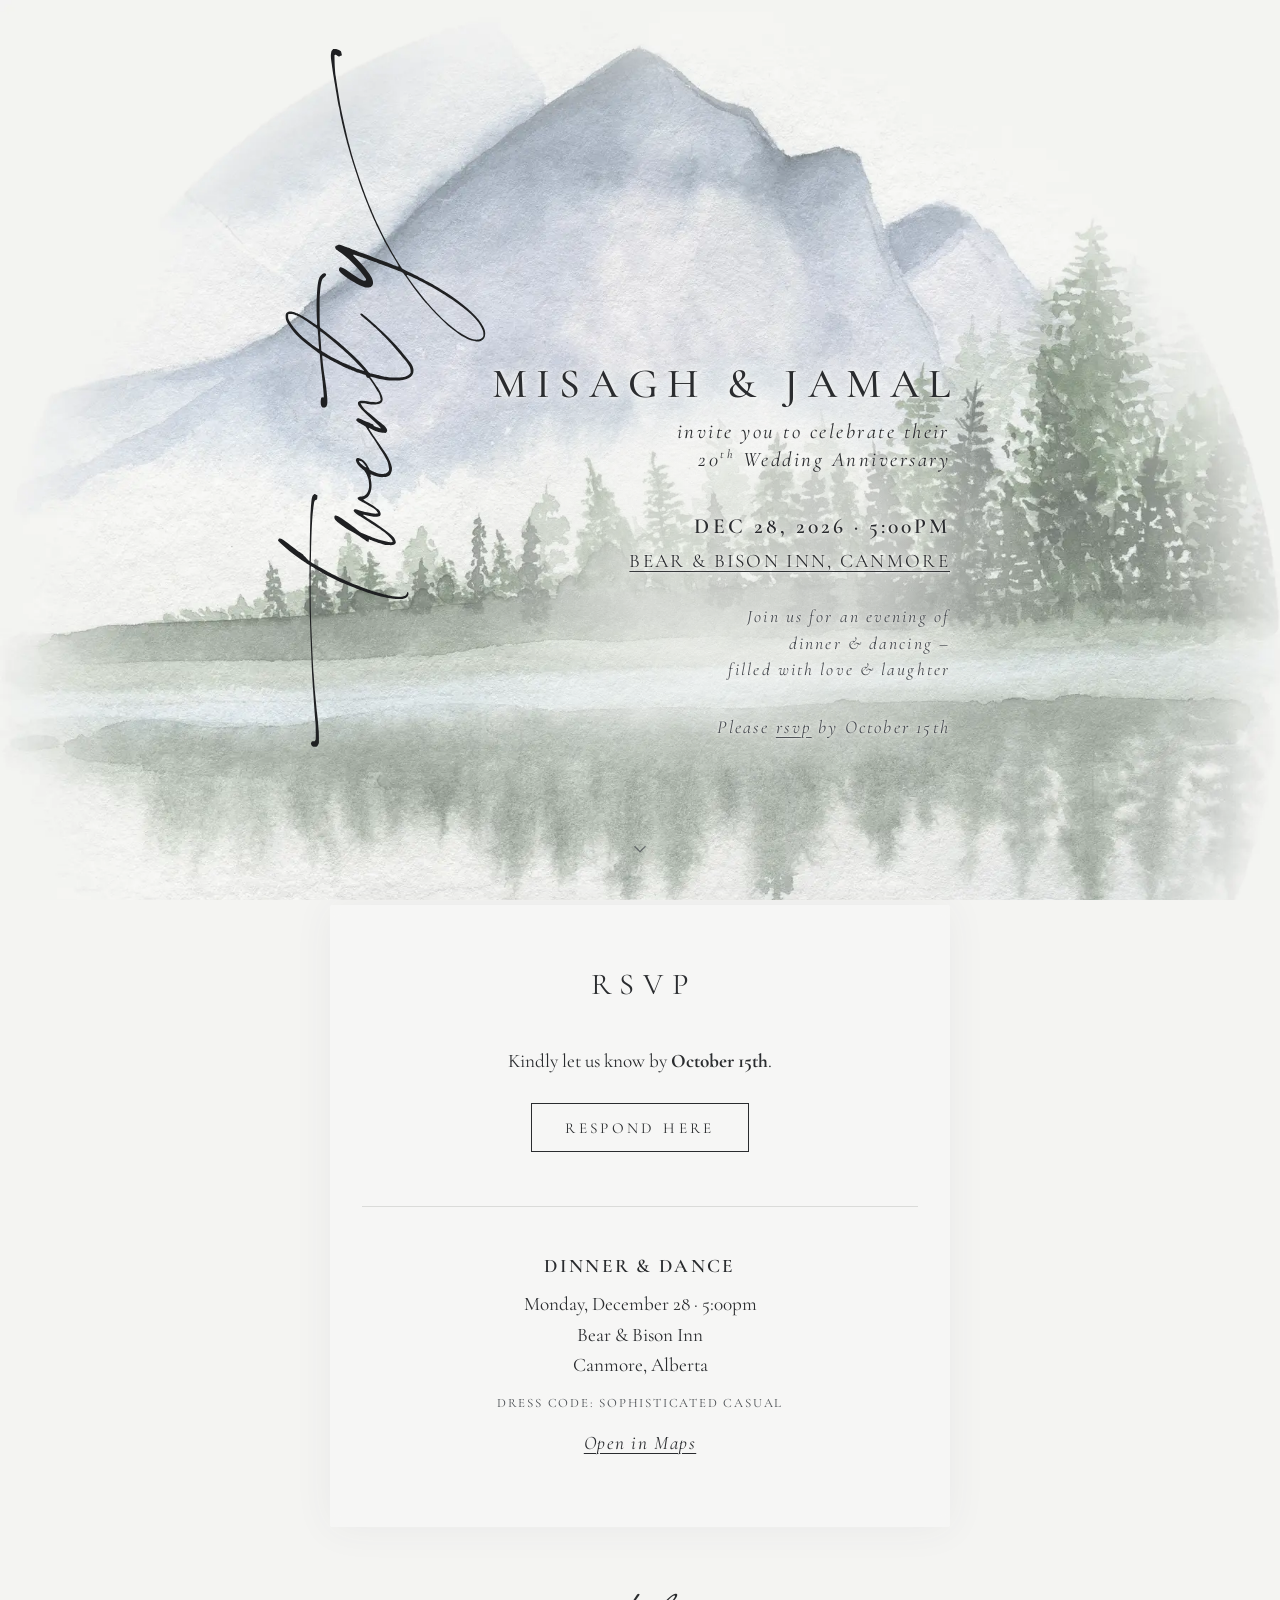
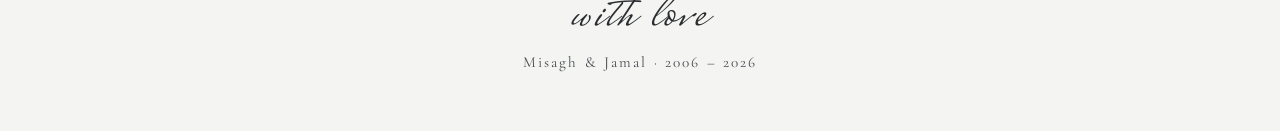
==== commit 4e1549b2: "Version the stylesheet link so phones pick up CSS changes right away GitHub Pages lets browsers cach" ====
--- a/index.html
+++ b/index.html
@@ -21,7 +21,7 @@
   <link rel="preconnect" href="https://fonts.googleapis.com">
   <link rel="preconnect" href="https://fonts.gstatic.com" crossorigin>
   <link href="https://fonts.googleapis.com/css2?family=Cormorant+Garamond:ital,wght@0,400;0,500;0,600;1,400&family=Mrs+Saint+Delafield&display=swap" rel="stylesheet">
-  <link rel="stylesheet" href="style.css">
+  <link rel="stylesheet" href="style.css?v=3">
 </head>
 <body>
 
--- a/style.css
+++ b/style.css
@@ -1,6 +1,6 @@
 :root {
-  --ink: #3b3d40;
-  --ink-soft: #5d6166;
+  --ink: #2a2c2f;
+  --ink-soft: #464a4f;
   --paper: #f4f4f2;
   --sage: #7f9384;
   --slate: #8e96ab;
@@ -82,10 +82,12 @@
   content: "";
   position: absolute;
   inset: -12% 0;
+  /* Start near the text, not at the far left where the "twenty" lettering sits */
+  left: calc(var(--tw-gutter) - 40px);
   /* Extend past the text on the right, but never past the edge of the screen */
   right: calc(-1 * min(18%, max(16px, 50vw - 326px)));
   z-index: -1;
-  background: radial-gradient(closest-side, rgba(244, 244, 242, 0.76) 50%, rgba(244, 244, 242, 0));
+  background: radial-gradient(closest-side, rgba(244, 244, 242, 0.62) 45%, rgba(244, 244, 242, 0));
   pointer-events: none;
 }
 
@@ -280,21 +282,25 @@
   /* On phones the right-aligned line ends sit over the dark trees at the screen edge,
      so center the mist further right; the screen edge hides where it's cut off */
   .invite .content::before {
-    background: radial-gradient(ellipse 72% 56% at 68% 50%, rgba(244, 244, 242, 0.8) 55%, rgba(244, 244, 242, 0));
+    background: radial-gradient(ellipse 72% 56% at 68% 50%, rgba(244, 244, 242, 0.62) 45%, rgba(244, 244, 242, 0));
   }
-  .invite .twenty-art { left: calc(var(--tw-gutter) - var(--tw-w) * 0.64 - 4px); }
-  .names { font-size: 1.5rem; letter-spacing: 0.12em; margin-right: -0.12em; white-space: nowrap; }
-  .script-line { font-size: 1.1rem; letter-spacing: 0.08em; }
-  .dates { font-size: 1.1rem; letter-spacing: 0.1em; }
-  .venue { font-size: 0.95rem; letter-spacing: 0.06em; }
-  .blurb, .rsvp-note { font-size: 1rem; letter-spacing: 0.08em; }
+  /* Pull the text in from the right edge so it has room to breathe; the lettering
+     is positioned from the text, so it moves left with it (plus a little extra) */
+  .invite .content { padding-right: 20px; }
+  .invite .twenty-art { left: calc(var(--tw-gutter) - var(--tw-w) * 0.64 - 8px); }
+  /* Invite text scales down on narrower phones so the lettering and the text both fit */
+  .names { font-size: min(1.5rem, 6vw); letter-spacing: 0.12em; margin-right: -0.12em; white-space: nowrap; }
+  .script-line { font-size: min(1.1rem, 4.4vw); letter-spacing: 0.08em; }
+  .dates { font-size: min(1.1rem, 4.4vw); letter-spacing: 0.1em; }
+  .venue { font-size: min(0.95rem, 3.8vw); letter-spacing: 0.06em; }
+  .blurb, .rsvp-note { font-size: min(1rem, 4vw); letter-spacing: 0.08em; }
   .itinerary, .rsvp { padding: 44px 20px; }
   h2 { font-size: 1.6rem; letter-spacing: 0.22em; margin-right: -0.22em; }
   .day ul { font-size: 0.95rem; }
 }
 
 @media (max-width: 380px) {
-  .invite { --tw-gutter: 84px; }
+  .invite { --tw-gutter: 66px; }
 }
 
 @media (prefers-reduced-motion: reduce) {
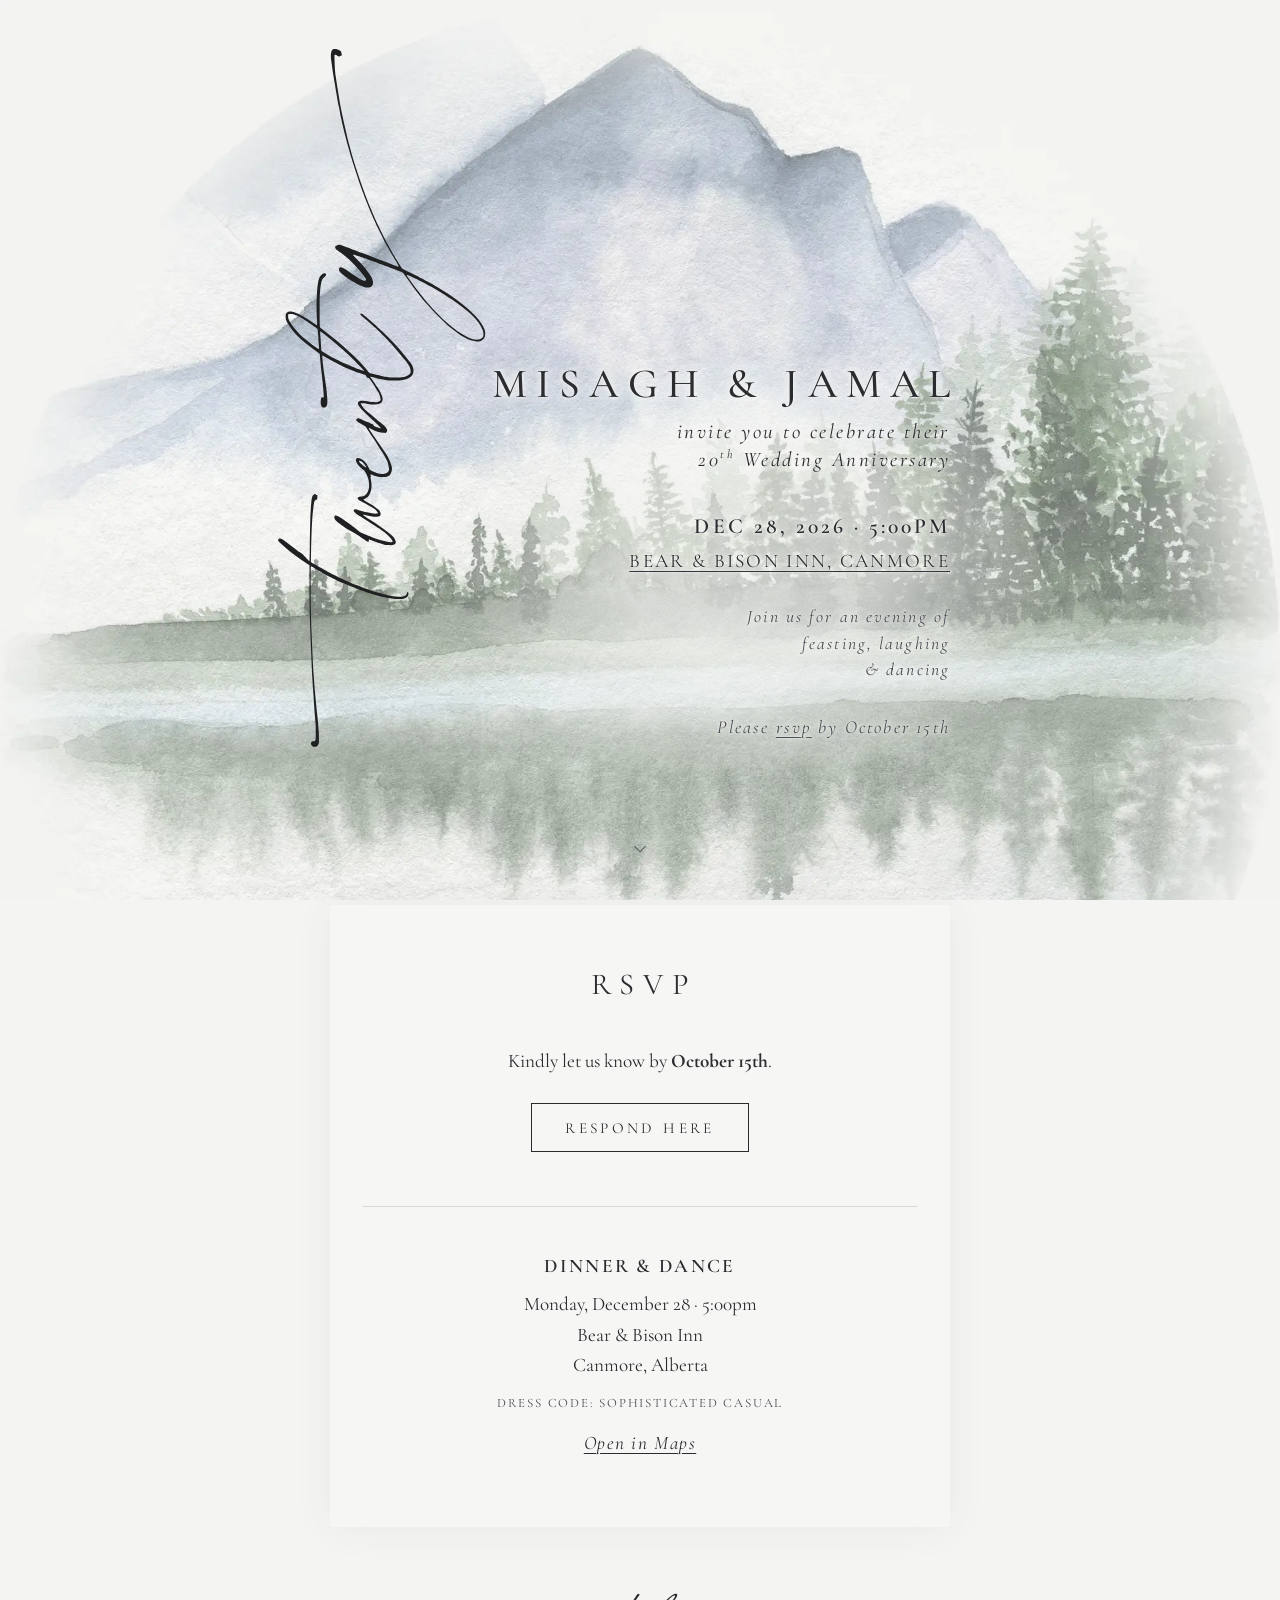
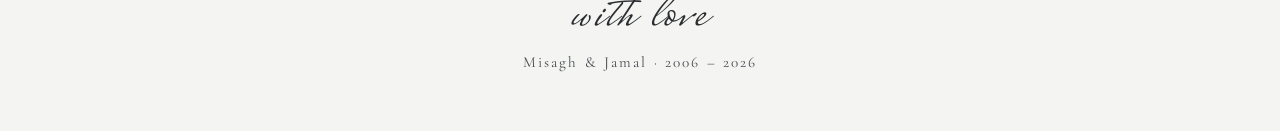
==== commit c10d3d92: "Update the evening invite blurb to "feasting, laughing & dancing" Also update the link-preview descr" ====
--- a/index.html
+++ b/index.html
@@ -6,7 +6,7 @@
   <title>Misagh &amp; Jamal · Twenty Years</title>
   <meta name="description" content="Misagh &amp; Jamal invite you to celebrate their 20th Wedding Anniversary on December 28, 2026 at the Bear &amp; Bison Inn, Canmore.">
   <meta property="og:title" content="Misagh &amp; Jamal · Twenty Years">
-  <meta property="og:description" content="Join us for an evening of dinner &amp; dancing. Dec 28, 2026 · Bear &amp; Bison Inn, Canmore.">
+  <meta property="og:description" content="Join us for an evening of feasting, laughing &amp; dancing. Dec 28, 2026 · Bear &amp; Bison Inn, Canmore.">
   <meta property="og:url" content="https://jamalandmisagh.com/">
   <meta property="og:type" content="website">
   <meta property="og:site_name" content="Misagh &amp; Jamal">
@@ -40,7 +40,7 @@
         <p class="dates"><time datetime="2026-12-28T17:00">Dec 28, 2026 · 5:00pm</time></p>
         <p class="venue"><a href="https://maps.app.goo.gl/fs8TRH7Jm8coK18u9" target="_blank" rel="noopener">Bear &amp; Bison Inn, Canmore</a></p>
 
-        <p class="blurb">Join us for an evening of<br>dinner &amp; dancing –<br>filled with love &amp; laughter</p>
+        <p class="blurb">Join us for an evening of<br>feasting, laughing<br>&amp; dancing</p>
 
         <p class="rsvp-note">Please <a href="#rsvp">rsvp</a> by October 15th</p>
       </div>
